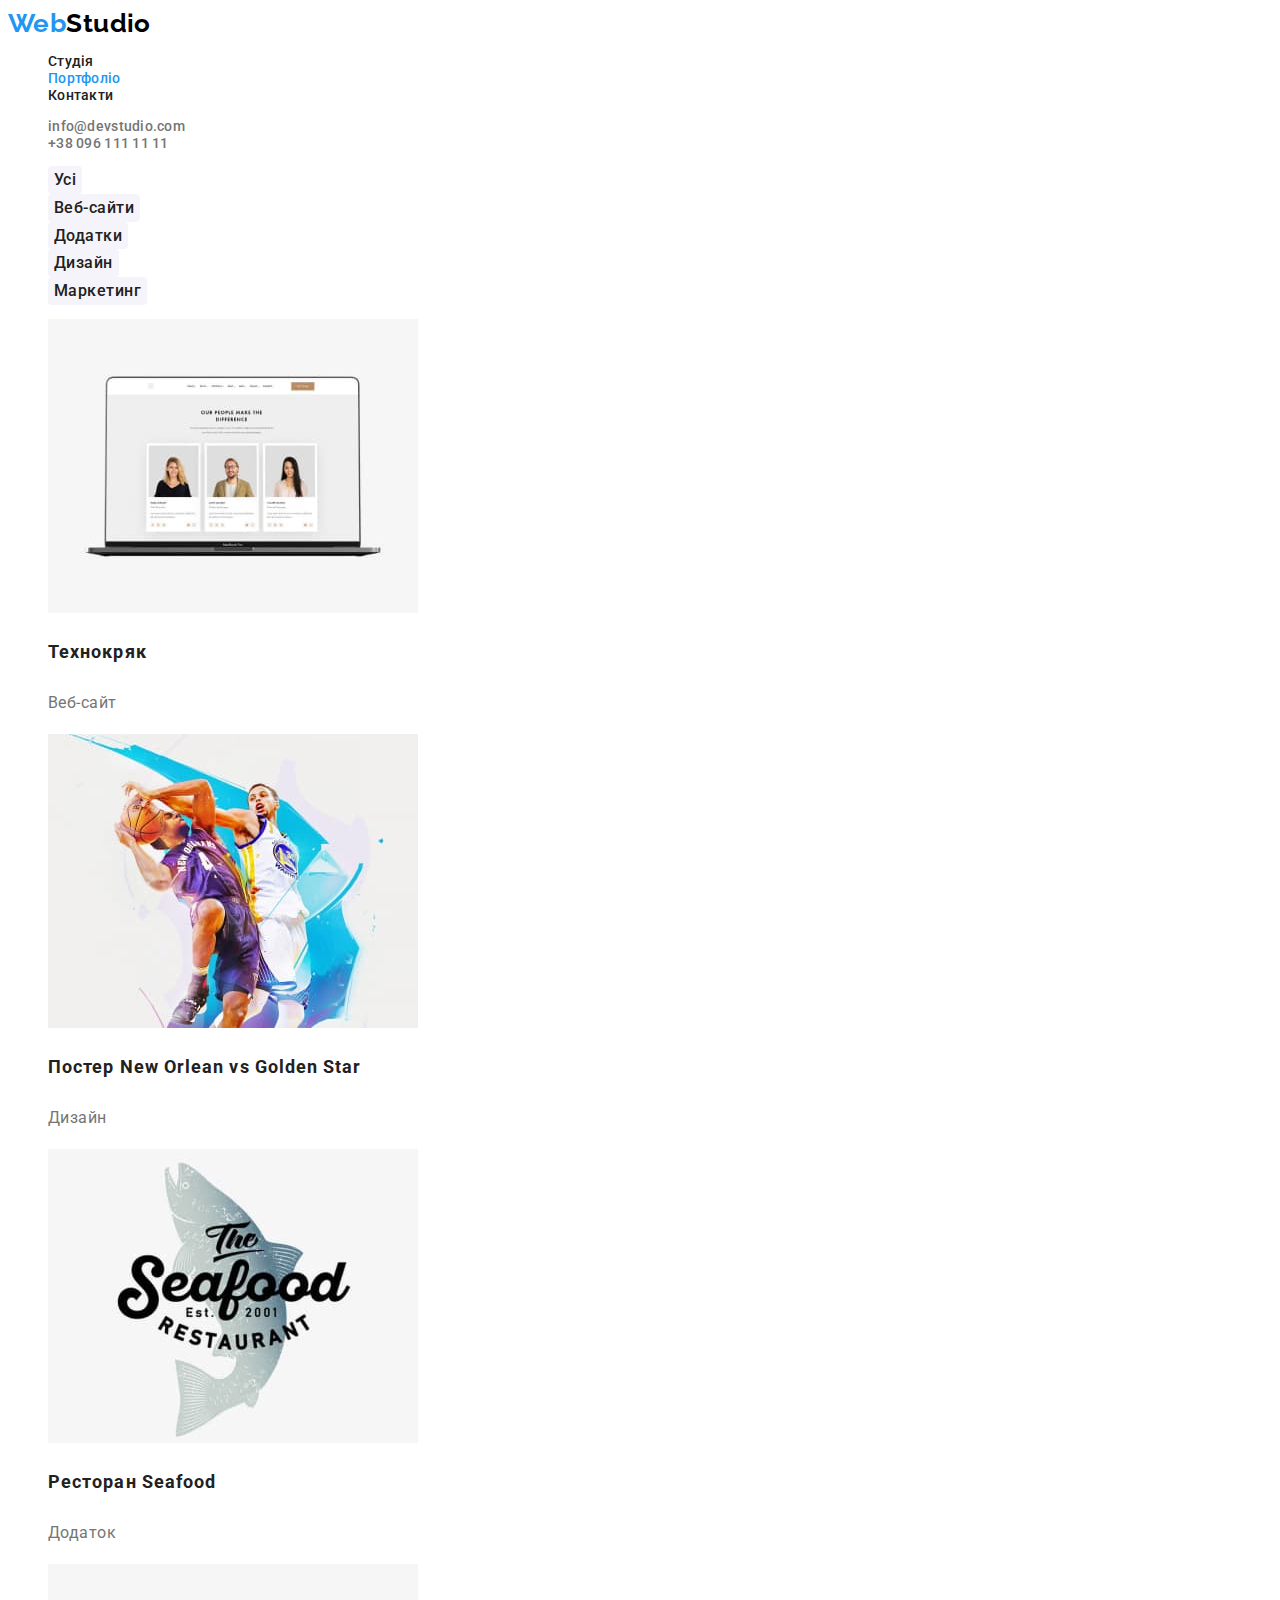
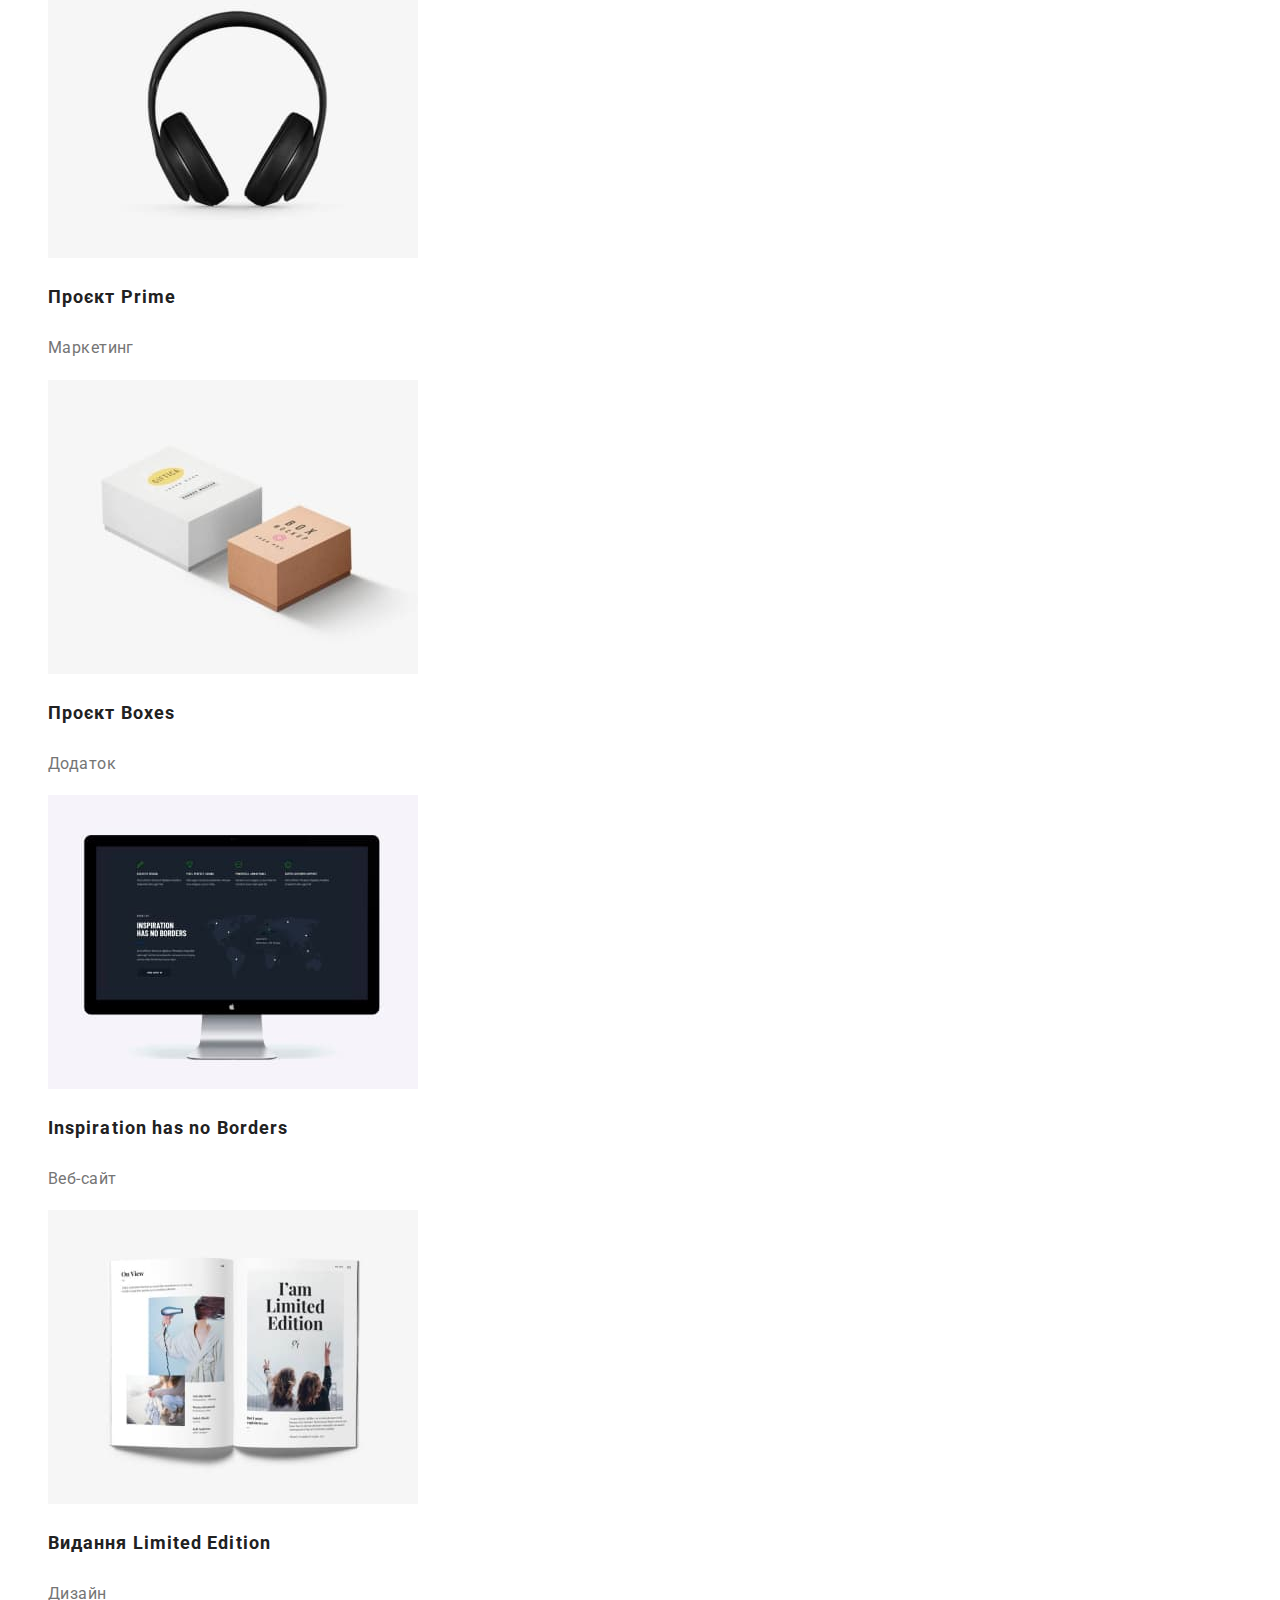
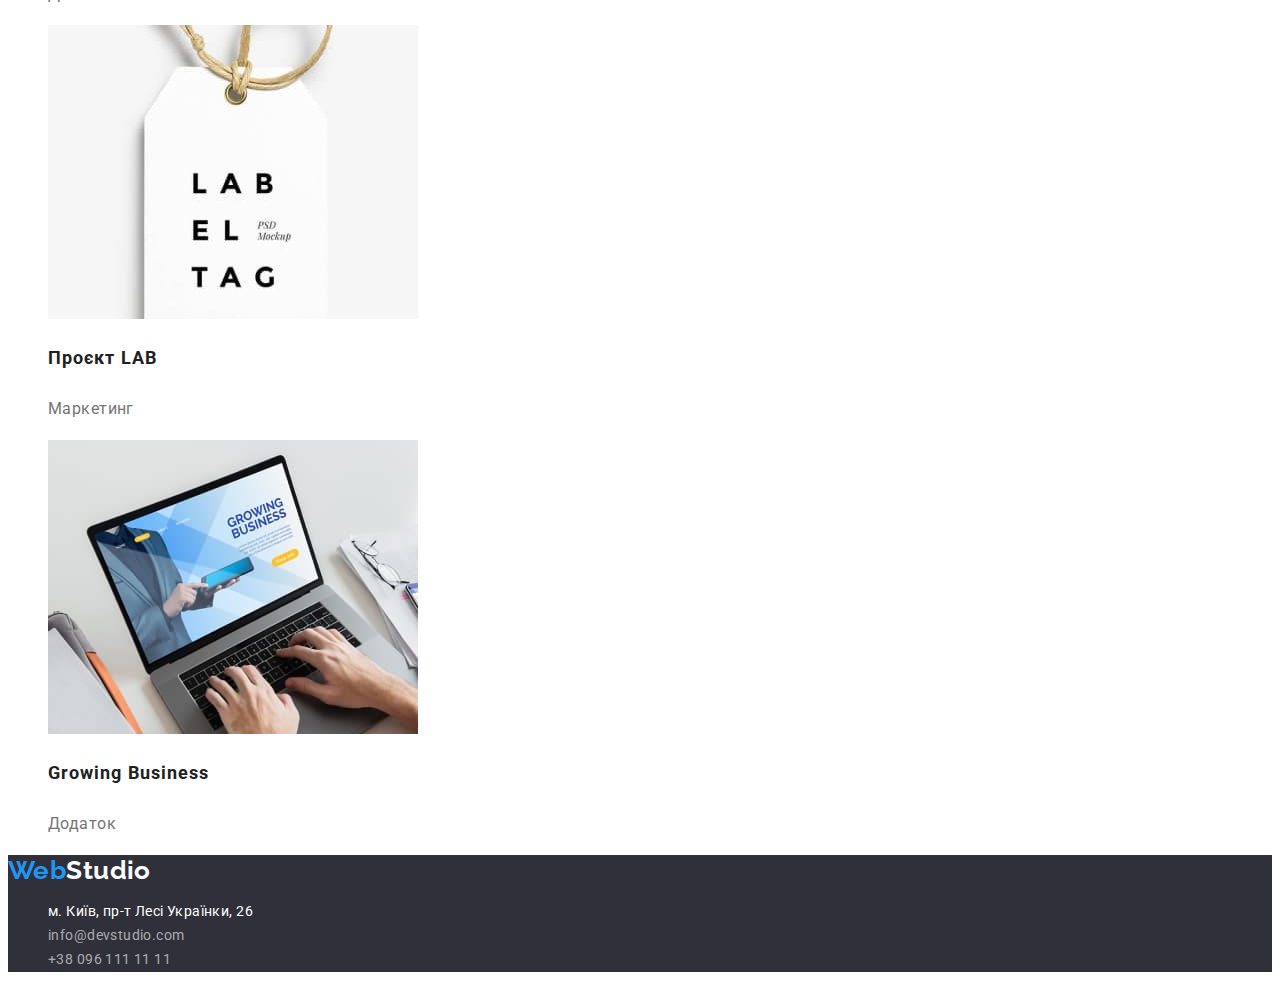
==== portfolio.html @ de9a134d "Initial commit" ====
<!DOCTYPE html>
<html lang="uk">
  <head>
    <meta charset="UTF-8" />
    <meta http-equiv="X-UA-Compatible" content="IE=edge" />
    <meta name="viewport" content="width=device-width, initial-scale=1.0" />
    <title>Portfolio</title>
    <link rel="stylesheet" href="./css/style.css" />
    <link rel="preconnect" href="https://fonts.googleapis.com" />
    <link rel="preconnect" href="https://fonts.gstatic.com" crossorigin />
    <link
      href="https://fonts.googleapis.com/css2?family=Raleway:wght@700&family=Roboto:wght@400;500;700;900&display=swap"
      rel="stylesheet"
    />
  </head>
  <body>
    <header class="header">
      <nav>
        <a class="logo-blue link logo" href="./index.html"
          >Web<span class="logo-black logo">Studio</span>
        </a>
        <ul class="header-list list">
          <li class="header-item">
            <a href="./index.html" class="header-link link">Студія</a>
          </li>
          <li class="header-item">
            <a href="./portfolio.html" class="header-link link current"
              >Портфоліо</a
            >
          </li>
          <li class="header-item">
            <a href="" class="header-link link">Контакти</a>
          </li>
        </ul>
      </nav>
      <ul class="contacts list">
        <li class="contacts-item">
          <a href="mailto:info@devstudio.com" class="contacts-link link"
            >info@devstudio.com</a
          >
        </li>
        <li class="contacts-item">
          <a href="tel:+380961111111" class="contacts-link link"
            >+38 096 111 11 11</a
          >
        </li>
      </ul>
    </header>
    <main>
      <section>
        <h1 class="visually-hidden">Портфоліо</h1>
        <ul class="button-list">
          <li class="button-item list">
            <button class="btn-all btn" type="button">Усі</button>
          </li>
          <li class="button-item list">
            <button class="btn-web btn" type="button">Веб-сайти</button>
          </li>
          <li class="button-item list">
            <button class="btn-add btn" type="button">Додатки</button>
          </li>
          <li class="button-item list">
            <button class="btn-design btn" type="button">Дизайн</button>
          </li>
          <li class="button-item list">
            <button class="btn-marc btn" type="button">Маркетинг</button>
          </li>
        </ul>

        <ul class="galery-list list">
          <li class="galery-item">
            <img
              src="./img/portf-1.jpeg"
              alt="Монітор ноутбука"
              width="370"
              height="294"
            />
            <h3 class="galery-title">Технокряк</h3>
            <p class="galery-text">Веб-сайт</p>
          </li>

          <li class="galery-item">
            <img
              src="./img/portf-2.jpeg"
              alt="два баскетболісти"
              width="370"
              height="294"
            />
            <h3 class="galery-title">
              Постер <span lang="en">New Orlean vs Golden Star</span>
            </h3>
            <p class="galery-text">Дизайн</p>
          </li>

          <li class="galery-item">
            <img
              src="./img/portf-3.jpeg"
              alt="Логотип ресторану"
              width="370"
              height="294"
            />
            <h3 class="galery-title">
              Ресторан <span lang="en">Seafood</span>
            </h3>
            <p class="galery-text">Додаток</p>
          </li>

          <li class="galery-item">
            <img
              src="./img/portf-4.jpeg"
              alt="Навушники"
              width="370"
              height="294"
            />
            <h3 class="galery-title">Проєкт <span lang="en">Prime</span></h3>
            <p class="galery-text">Маркетинг</p>
          </li>

          <li class="galery-item">
            <img
              src="./img/portf-5.jpeg"
              alt="Дві коробки"
              width="370"
              height="294"
            />
            <h3 class="galery-title">Проєкт <span lang="en">Boxes</span></h3>
            <p class="galery-text">Додаток</p>
          </li>

          <li class="galery-item">
            <img
              src="./img/portf-6.jpeg"
              alt="Монітор компьютера"
              width="370"
              height="294"
            />
            <h3 class="galery-title" lang="en">Inspiration has no Borders</h3>
            <p class="galery-text">Веб-сайт</p>
          </li>

          <li class="galery-item">
            <img
              src="./img/portf-7.jpeg"
              alt="Розкритий журнал"
              width="370"
              height="294"
            />
            <h3 class="galery-title">
              Видання <span lang="en">Limited Edition</span>
            </h3>
            <p class="galery-text">Дизайн</p>
          </li>

          <li class="galery-item">
            <img
              src="./img/portf-8.jpeg"
              alt="Ярлик"
              width="370"
              height="294"
            />
            <h3 class="galery-title">Проєкт <span lang="en">LAB</span></h3>
            <p class="galery-text">Маркетинг</p>
          </li>

          <li class="galery-item">
            <img
              src="./img/portf-9.jpeg"
              alt="Ноутбук"
              width="370"
              height="294"
            />
            <h3 class="galery-title" lang="en">Growing Business</h3>
            <p class="galery-text">Додаток</p>
          </li>
        </ul>
      </section>
    </main>

    <footer class="footer">
      <a class="logo-blue link logo" href="./index.html"
        >Web<span class="logo-white logo">Studio</span>
      </a>
      <address>
        <ul class="footer-list list">
          <li class="footer-item">
            <a
              class="footer-adress link"
              href="https://goo.gl/maps/qnxu2ppHanYmHoTc9"
              target="_blank"
              rel="noopener noreferrer nofollow"
              >м. Київ, пр-т Лесі Українки, 26</a
            >
          </li>
          <li class="footer-item">
            <a class="footer-link link" href="mailto:info@devstudio.com"
              >info@devstudio.com</a
            >
          </li>
          <li class="footer-item">
            <a class="footer-link link" href="tel:+380961111111"
              >+38 096 111 11 11</a
            >
          </li>
        </ul>
      </address>
    </footer>
  </body>
</html>
---- css/style.css ----
:root {
        --accent-color: #2196F3;
        --border-color: #F5F4FA;
        --button-color: #2196F3;
        --command-backgroud: #F5F4FA;--contacts-link: #757575;--footer-adresscolor: #FFFFFF;--footer-background: #2F303A;
        --header-link: #212121;
        --hero-backgroud: #2F303A;
        --logo-black: #000000;
        --logo-blue: #2196F3;
        --logo-white: #FFFFFF;
        --main-color: #FFFFFF;--second-title-color: #212121;
        --thrid-title-color: #212121;
        --text-color: #757575;
        --typical-lh: 1.19;
        --second-font: 'Raleway', 'sans-serif';
            }
        
.list {
    list-style: none;
}

.link {
    text-decoration: none;
}

.header-list .header-link.current {
color: var(--accent-color);
}
body {
    font-family: 'Roboto', 'sans-serif';
    background-color: var(--main-color);
    letter-spacing: 0.03em;font-size: 14px;
    color: var(--thrid-title-color);
}

/*------header---------*/
.logo {font-family: var(--second-font);
    font-style: normal;
    font-weight: 700;
    font-size: 26px;
    line-height: var(--typical-lh);
    }

.logo-blue {
    color: var(--logo-blue);}

.logo-black {
    color: var(--logo-black);}

.logo-white {
    color: var(--logo-white);}

.header-link {
    font-weight: 500;
    line-height: 1.14;
    letter-spacing: 0.02em;
    color: var(--header-link);}

.contacts-link {
    font-weight: 500;
    line-height: 1.14;
    letter-spacing: 0.02em;
    color: var(--contacts-link);}

.contacts-link:hover,
.header-link:hover,
.footer-link:hover,
.header-link:focus {
    color: var(--accent-color);}


/* --------HERO---------- */
.hero {background-color: var(--hero-backgroud);}
.hero-title {
    font-weight: 900;
    font-size: 44px;
    line-height: 1.36;
    text-align: center;
    letter-spacing: 0.06em;
    text-transform: uppercase;
    color: var(--main-color);}

.hero-button {
    cursor: pointer;
    background-color: var(--button-color);
    font-family: inherit;
    font-style: normal;
    font-weight: 700;
    font-size: 16px;
    line-height: 1.87;
    display: flex;
    align-items: center;
    text-align: center;
    letter-spacing: 0.06em;
    color: var(--main-color);}

/* ----------advanteges--------- */

.visually-hidden {
    position: absolute;
    width: 1px;
    height: 1px;
    margin: -1px;
    border: 0;
    padding: 0;
    white-space: nowrap;
    clip-path: inset(100%);
    clip: rect(0 0 0 0);
    overflow: hidden;
}
.advanteges-title {
    font-size: 14px;
    line-height: 1.14;
    text-transform: uppercase;
    }

.advanteges-text {
    line-height: 1.71;
    color: var(--text-color);}

/* -------------work-------------- */


/* -------------command------------ */
.command {
    background-color: var(--command-backgroud);
}
.section-title {
    font-size: 36px;
    line-height: 1.17;
    text-align: center;
    color: var(--second-title-color);
}

.command-name {
    font-weight: 500;
    font-size: 16px;
    line-height: var(--typical-lh);
    text-align: center;
}

.command-position {
    font-size: 16px;
    line-height: 1.19;
    text-align: center;
    color: var(--text-color);}

/* -----------footer--------------- */
.footer {background: var(--footer-background);}
.footer-list {
    font-style: normal;
    line-height: 1.71;
}

.footer-adress {
    color: var(--footer-adresscolor);}

.footer-link {
    color: rgba(255, 255, 255, 0.6);}

    /* ----------Portfolio--------- */
.btn {
    cursor: pointer;
    font-family: inherit;
    font-style: normal;
    font-weight: 500;
    font-size: 16px;
    line-height: 1.62;
    text-align: center;
    letter-spacing: 0.03em;
    color: #212121;
    background-color: var(--border-color);
    border-radius: 4px;
    border: var(--border-color);
        
}

.btn:hover {
    border: var(--accent-color);
    background-color: var(--accent-color);
    color: var(--main-color);
}

.galery-title {
    font-size: 18px;
    line-height: 2;
    letter-spacing: 0.06em;
    color: var(--thrid-title-color);
}

.galery-text {
    font-size: 16px;
    line-height: 1.88;
    color: var(--text-color);
}
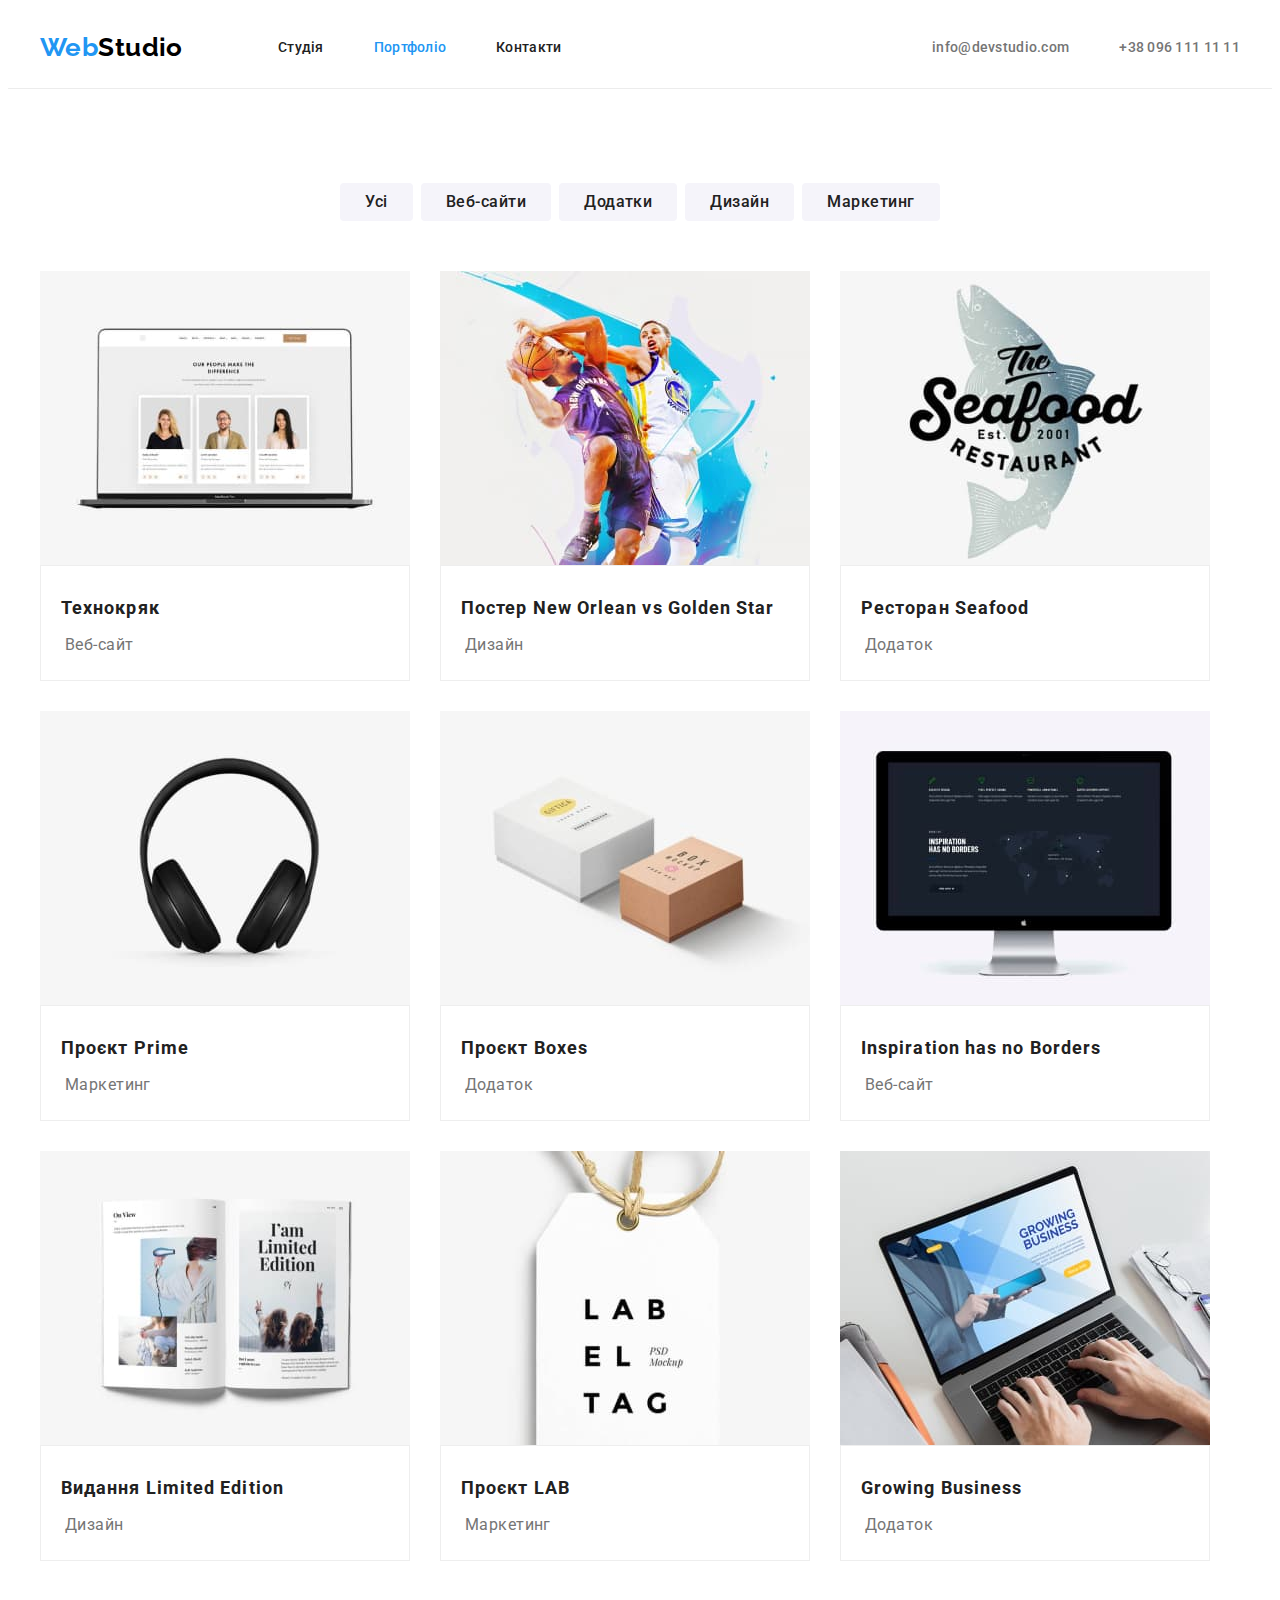
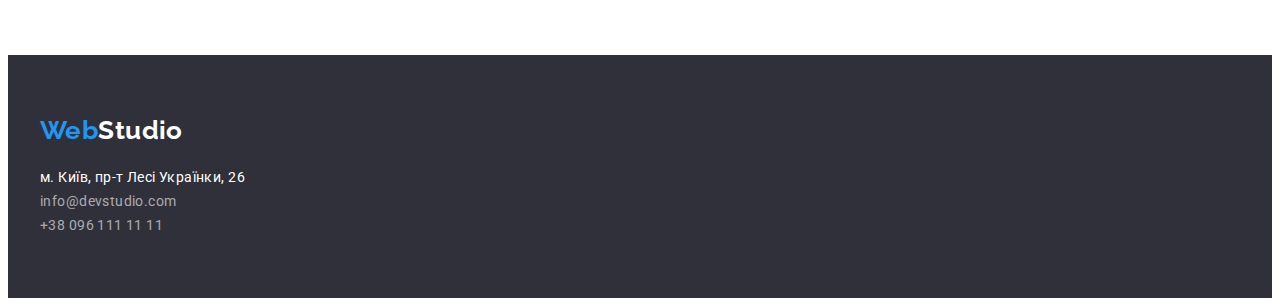
==== commit 7a1f2a9c: "стилізовані сеуції, хедер та футер" ====
--- a/portfolio.html
+++ b/portfolio.html
@@ -5,204 +5,236 @@
     <meta http-equiv="X-UA-Compatible" content="IE=edge" />
     <meta name="viewport" content="width=device-width, initial-scale=1.0" />
     <title>Portfolio</title>
-    <link rel="stylesheet" href="./css/style.css" />
     <link rel="preconnect" href="https://fonts.googleapis.com" />
     <link rel="preconnect" href="https://fonts.gstatic.com" crossorigin />
     <link
       href="https://fonts.googleapis.com/css2?family=Raleway:wght@700&family=Roboto:wght@400;500;700;900&display=swap"
       rel="stylesheet"
     />
+    <link
+      rel="stylesheet"
+      href="https://cdnjs.cloudflare.com/ajax/libs/modern-normalize/1.1.0/modern-normalize.min.css"
+      integrity="sha512-wpPYUAdjBVSE4KJnH1VR1HeZfpl1ub8YT/NKx4PuQ5NmX2tKuGu6U/JRp5y+Y8XG2tV+wKQpNHVUX03MfMFn9Q=="
+      crossorigin="anonymous"
+      referrerpolicy="no-referrer"
+    />
+    <link rel="stylesheet" href="./css/style.css" />
   </head>
   <body>
-    <header class="header">
-      <nav>
-        <a class="logo-blue link logo" href="./index.html"
-          >Web<span class="logo-black logo">Studio</span>
-        </a>
-        <ul class="header-list list">
-          <li class="header-item">
-            <a href="./index.html" class="header-link link">Студія</a>
-          </li>
-          <li class="header-item">
-            <a href="./portfolio.html" class="header-link link current"
-              >Портфоліо</a
-            >
-          </li>
-          <li class="header-item">
-            <a href="" class="header-link link">Контакти</a>
-          </li>
-        </ul>
-      </nav>
-      <ul class="contacts list">
-        <li class="contacts-item">
-          <a href="mailto:info@devstudio.com" class="contacts-link link"
-            >info@devstudio.com</a
-          >
-        </li>
-        <li class="contacts-item">
-          <a href="tel:+380961111111" class="contacts-link link"
-            >+38 096 111 11 11</a
-          >
-        </li>
-      </ul>
-    </header>
-    <main>
-      <section>
-        <h1 class="visually-hidden">Портфоліо</h1>
-        <ul class="button-list">
-          <li class="button-item list">
-            <button class="btn-all btn" type="button">Усі</button>
-          </li>
-          <li class="button-item list">
-            <button class="btn-web btn" type="button">Веб-сайти</button>
-          </li>
-          <li class="button-item list">
-            <button class="btn-add btn" type="button">Додатки</button>
-          </li>
-          <li class="button-item list">
-            <button class="btn-design btn" type="button">Дизайн</button>
-          </li>
-          <li class="button-item list">
-            <button class="btn-marc btn" type="button">Маркетинг</button>
-          </li>
-        </ul>
-
-        <ul class="galery-list list">
-          <li class="galery-item">
-            <img
-              src="./img/portf-1.jpeg"
-              alt="Монітор ноутбука"
-              width="370"
-              height="294"
-            />
-            <h3 class="galery-title">Технокряк</h3>
-            <p class="galery-text">Веб-сайт</p>
-          </li>
-
-          <li class="galery-item">
-            <img
-              src="./img/portf-2.jpeg"
-              alt="два баскетболісти"
-              width="370"
-              height="294"
-            />
-            <h3 class="galery-title">
-              Постер <span lang="en">New Orlean vs Golden Star</span>
-            </h3>
-            <p class="galery-text">Дизайн</p>
-          </li>
-
-          <li class="galery-item">
-            <img
-              src="./img/portf-3.jpeg"
-              alt="Логотип ресторану"
-              width="370"
-              height="294"
-            />
-            <h3 class="galery-title">
-              Ресторан <span lang="en">Seafood</span>
-            </h3>
-            <p class="galery-text">Додаток</p>
-          </li>
-
-          <li class="galery-item">
-            <img
-              src="./img/portf-4.jpeg"
-              alt="Навушники"
-              width="370"
-              height="294"
-            />
-            <h3 class="galery-title">Проєкт <span lang="en">Prime</span></h3>
-            <p class="galery-text">Маркетинг</p>
-          </li>
-
-          <li class="galery-item">
-            <img
-              src="./img/portf-5.jpeg"
-              alt="Дві коробки"
-              width="370"
-              height="294"
-            />
-            <h3 class="galery-title">Проєкт <span lang="en">Boxes</span></h3>
-            <p class="galery-text">Додаток</p>
-          </li>
-
-          <li class="galery-item">
-            <img
-              src="./img/portf-6.jpeg"
-              alt="Монітор компьютера"
-              width="370"
-              height="294"
-            />
-            <h3 class="galery-title" lang="en">Inspiration has no Borders</h3>
-            <p class="galery-text">Веб-сайт</p>
-          </li>
-
-          <li class="galery-item">
-            <img
-              src="./img/portf-7.jpeg"
-              alt="Розкритий журнал"
-              width="370"
-              height="294"
-            />
-            <h3 class="galery-title">
-              Видання <span lang="en">Limited Edition</span>
-            </h3>
-            <p class="galery-text">Дизайн</p>
-          </li>
-
-          <li class="galery-item">
-            <img
-              src="./img/portf-8.jpeg"
-              alt="Ярлик"
-              width="370"
-              height="294"
-            />
-            <h3 class="galery-title">Проєкт <span lang="en">LAB</span></h3>
-            <p class="galery-text">Маркетинг</p>
-          </li>
-
-          <li class="galery-item">
-            <img
-              src="./img/portf-9.jpeg"
-              alt="Ноутбук"
-              width="370"
-              height="294"
-            />
-            <h3 class="galery-title" lang="en">Growing Business</h3>
-            <p class="galery-text">Додаток</p>
-          </li>
-        </ul>
-      </section>
-    </main>
-
-    <footer class="footer">
-      <a class="logo-blue link logo" href="./index.html"
-        >Web<span class="logo-white logo">Studio</span>
-      </a>
-      <address>
-        <ul class="footer-list list">
-          <li class="footer-item">
-            <a
-              class="footer-adress link"
-              href="https://goo.gl/maps/qnxu2ppHanYmHoTc9"
-              target="_blank"
-              rel="noopener noreferrer nofollow"
-              >м. Київ, пр-т Лесі Українки, 26</a
-            >
-          </li>
-          <li class="footer-item">
-            <a class="footer-link link" href="mailto:info@devstudio.com"
+    <header class="header header-portfolio">
+      <div class="container header-container">
+        <nav class="header-navigation">
+          <div class="logotipe">
+            <a class="logo-blue link logo" href="./index.html"
+              >Web<span class="logo-black logo">Studio</span>
+            </a>
+          </div>
+          <ul class="header-list list">
+            <li class="header-item">
+              <a href="./index.html" class="header-link link">Студія</a>
+            </li>
+            <li class="header-item">
+              <a href="./portfolio.html" class="header-link link current"
+                >Портфоліо</a
+              >
+            </li>
+            <li class="header-item">
+              <a href="" class="header-link link">Контакти</a>
+            </li>
+          </ul>
+        </nav>
+        <ul class="contacts list">
+          <li class="contacts-item">
+            <a href="mailto:info@devstudio.com" class="contacts-link link"
               >info@devstudio.com</a
             >
           </li>
-          <li class="footer-item">
-            <a class="footer-link link" href="tel:+380961111111"
+          <li class="contacts-item">
+            <a href="tel:+380961111111" class="contacts-link link"
               >+38 096 111 11 11</a
             >
           </li>
         </ul>
-      </address>
+      </div>
+    </header>
+    <main>
+      <section class="section-portfolio">
+        <div class="container">
+          <h1 class="visually-hidden">Портфоліо</h1>
+          <ul class="button-list">
+            <li class="button-item list">
+              <button class="button-title btn" type="button">Усі</button>
+            </li>
+            <li class="button-item list">
+              <button class="button-title btn" type="button">Веб-сайти</button>
+            </li>
+            <li class="button-item list">
+              <button class="button-title btn" type="button">Додатки</button>
+            </li>
+            <li class="button-item list">
+              <button class="button-title btn" type="button">Дизайн</button>
+            </li>
+            <li class="button-item list">
+              <button class="button-title btn" type="button">Маркетинг</button>
+            </li>
+          </ul>
+          <ul class="galery-list list">
+            <li class="galery-item">
+              <img
+                src="./img/portf-1.jpeg"
+                alt="Монітор ноутбука"
+                width="370"
+                height="294"
+              />
+              <div class="galery-card">
+                <h3 class="galery-title">Технокряк</h3>
+                <p class="galery-text">Веб-сайт</p>
+              </div>
+            </li>
+
+            <li class="galery-item">
+              <img
+                src="./img/portf-2.jpeg"
+                alt="два баскетболісти"
+                width="370"
+                height="294"
+              />
+              <div class="galery-card">
+                <h3 class="galery-title">
+                  Постер <span lang="en">New Orlean vs Golden Star</span>
+                </h3>
+                <p class="galery-text">Дизайн</p>
+              </div>
+            </li>
+            <li class="galery-item">
+              <img
+                src="./img/portf-3.jpeg"
+                alt="Логотип ресторану"
+                width="370"
+                height="294"
+              />
+              <div class="galery-card">
+                <h3 class="galery-title">
+                  Ресторан <span lang="en">Seafood</span>
+                </h3>
+                <p class="galery-text">Додаток</p>
+              </div>
+            </li>
+            <li class="galery-item">
+              <img
+                src="./img/portf-4.jpeg"
+                alt="Навушники"
+                width="370"
+                height="294"
+              />
+              <div class="galery-card">
+                <h3 class="galery-title">
+                  Проєкт <span lang="en">Prime</span>
+                </h3>
+                <p class="galery-text">Маркетинг</p>
+              </div>
+            </li>
+            <li class="galery-item">
+              <img
+                src="./img/portf-5.jpeg"
+                alt="Дві коробки"
+                width="370"
+                height="294"
+              />
+              <div class="galery-card">
+                <h3 class="galery-title">
+                  Проєкт <span lang="en">Boxes</span>
+                </h3>
+                <p class="galery-text">Додаток</p>
+              </div>
+            </li>
+            <li class="galery-item">
+              <img
+                src="./img/portf-6.jpeg"
+                alt="Монітор компьютера"
+                width="370"
+                height="294"
+              />
+              <div class="galery-card">
+                <h3 class="galery-title" lang="en">
+                  Inspiration has no Borders
+                </h3>
+                <p class="galery-text">Веб-сайт</p>
+              </div>
+            </li>
+            <li class="galery-item">
+              <img
+                src="./img/portf-7.jpeg"
+                alt="Розкритий журнал"
+                width="370"
+                height="294"
+              />
+              <div class="galery-card">
+                <h3 class="galery-title">
+                  Видання <span lang="en">Limited Edition</span>
+                </h3>
+                <p class="galery-text">Дизайн</p>
+              </div>
+            </li>
+            <li class="galery-item">
+              <img
+                src="./img/portf-8.jpeg"
+                alt="Ярлик"
+                width="370"
+                height="294"
+              />
+              <div class="galery-card">
+                <h3 class="galery-title">Проєкт <span lang="en">LAB</span></h3>
+                <p class="galery-text">Маркетинг</p>
+              </div>
+            </li>
+            <li class="galery-item">
+              <img
+                src="./img/portf-9.jpeg"
+                alt="Ноутбук"
+                width="370"
+                height="294"
+              />
+              <div class="galery-card">
+                <h3 class="galery-title" lang="en">Growing Business</h3>
+                <p class="galery-text">Додаток</p>
+              </div>
+            </li>
+          </ul>
+        </div>
+      </section>
+    </main>
+    <footer class="footer">
+      <div class="container footer-container">
+        <div class="footer-logotipe">
+          <a class="logo-blue link logo" href="./index.html"
+            >Web<span class="logo-white logo">Studio</span>
+          </a>
+        </div>
+        <address>
+          <ul class="footer-list list">
+            <li class="footer-item">
+              <a
+                class="footer-adress link"
+                href="https://goo.gl/maps/qnxu2ppHanYmHoTc9"
+                target="_blank"
+                rel="noopener noreferrer nofollow"
+                >м. Київ, пр-т Лесі Українки, 26</a
+              >
+            </li>
+            <li class="footer-item">
+              <a class="footer-link link" href="mailto:info@devstudio.com"
+                >info@devstudio.com</a
+              >
+            </li>
+            <li class="footer-item">
+              <a class="footer-link link" href="tel:+380961111111"
+                >+38 096 111 11 11</a
+              >
+            </li>
+          </ul>
+        </address>
+      </div>
     </footer>
   </body>
 </html>
--- a/css/style.css
+++ b/css/style.css
@@ -2,18 +2,47 @@
         --accent-color: #2196F3;
         --border-color: #F5F4FA;
         --button-color: #2196F3;
-        --command-backgroud: #F5F4FA;--contacts-link: #757575;--footer-adresscolor: #FFFFFF;--footer-background: #2F303A;
+        --command-backgroud: #F5F4FA;
+        --contacts-link: #757575;
+        --first-font-size: 16px;
+        --footer-adresscolor: #FFFFFF;--footer-background: #2F303A;
         --header-link: #212121;
         --hero-backgroud: #2F303A;
         --logo-black: #000000;
         --logo-blue: #2196F3;
         --logo-white: #FFFFFF;
         --main-color: #FFFFFF;--second-title-color: #212121;
+        --second-font: 'Raleway', 'sans-serif';
+        --second-font-size: 14px;
         --thrid-title-color: #212121;
         --text-color: #757575;
         --typical-lh: 1.19;
-        --second-font: 'Raleway', 'sans-serif';
+        
             }
+
+p,
+h1,
+h2,
+h3,
+h4,
+h5,
+h6 {
+    margin: 0px;
+}
+
+ul,
+ol {
+    margin: 0px;
+    padding-left: 0px;
+}
+
+button {cursor: pointer;
+margin: 0px;}
+address {font-style: normal;}
+
+img {
+    display: block;
+}
         
 .list {
     list-style: none;
@@ -33,7 +62,20 @@
     color: var(--thrid-title-color);
 }
 
+.container {
+    width: 1200px;
+    padding-left: 15px;
+    padding-right: 15px;
+    margin: 0px auto;
+}
+
 /*------header---------*/
+.logotipe {
+    width: 145px;
+    margin-top: 24px;
+    margin-bottom: 25px;
+    margin-right: 93px;
+}
 .logo {font-family: var(--second-font);
     font-style: normal;
     font-weight: 700;
@@ -50,23 +92,46 @@
 .logo-white {
     color: var(--logo-white);}
 
+.header-container {
+    display: flex;
+    align-items: center;
+}
+
+.header-navigation {
+    display: flex;
+    align-items: center;
+}
+
 .header-link {
     font-weight: 500;
     line-height: 1.14;
     letter-spacing: 0.02em;
     color: var(--header-link);}
 
+.header-list {
+    width: 281;
+    display: flex;
+    gap: 50px;
+}
 .contacts-link {
     font-weight: 500;
     line-height: 1.14;
     letter-spacing: 0.02em;
     color: var(--contacts-link);}
 
+.contacts {
+    display: flex;
+    gap: 50px;
+    margin-left: auto;
+}
+
 .contacts-link:hover,
 .header-link:hover,
 .footer-link:hover,
 .header-link:focus {
     color: var(--accent-color);}
+
+
 
 
 /* --------HERO---------- */
@@ -78,21 +143,41 @@
     text-align: center;
     letter-spacing: 0.06em;
     text-transform: uppercase;
-    color: var(--main-color);}
+    color: var(--main-color);
+    box-sizing: border-box;
+    margin-bottom: 30px;
+
+}
+    
 
 .hero-button {
-    cursor: pointer;
+    /* cursor: pointer; */
     background-color: var(--button-color);
     font-family: inherit;
     font-style: normal;
     font-weight: 700;
-    font-size: 16px;
+    font-size: var(--first-font-size);
     line-height: 1.87;
     display: flex;
     align-items: center;
     text-align: center;
     letter-spacing: 0.06em;
-    color: var(--main-color);}
+    color: var(--main-color);
+    border-radius: 4px;
+    
+}
+
+.hero-container {
+    display: flex;
+}
+
+.hero-content {
+   
+    padding: 200px 237px;
+    display: flex;
+    flex-direction: column;
+    align-items: center;
+}
 
 /* ----------advanteges--------- */
 
@@ -108,39 +193,104 @@
     clip: rect(0 0 0 0);
     overflow: hidden;
 }
+
+.advanteges {
+    padding: 94px 0;
+}
+.advanteges-list {
+    display: flex;
+    gap: 30px;
+}
 .advanteges-title {
-    font-size: 14px;
+    font-size: var(--second-font-size);
     line-height: 1.14;
     text-transform: uppercase;
-    }
+}
+
+.advanteges-item {
+    width: 270px;
+}
 
 .advanteges-text {
     line-height: 1.71;
     color: var(--text-color);}
 
 /* -------------work-------------- */
-
-
-/* -------------command------------ */
+.work-list,
+.galery-list,
+.button-list {
+    display: flex;
+}
+
+.work-title {
+    font-size: 36px;
+    line-height: 1.17;
+    text-align: center;
+    color: var(--second-title-color);
+    padding-bottom: 50px;
+}
+
+.work {
+    padding-bottom: 94px;
+}
+
+.work-list {
+    gap: 30px;
+}
+
+.work-item {
+    width: calc((100% - 60px) / 3);
+}
+
+
+
+/* -------------command----------- */
 .command {
     background-color: var(--command-backgroud);
-}
-.section-title {
+    padding: 94px 0;
+}
+
+.command-title {
     font-size: 36px;
     line-height: 1.17;
     text-align: center;
     color: var(--second-title-color);
-}
-
+    padding-bottom: 50px;
+}
+
+.command-list {
+    display: flex;
+    gap: 30px;
+    
+}
+
+.command-item {
+    display: flex;
+    flex-direction: column;
+    width: 270px;
+    /* height: 368px; */
+    background: #FFFFFF;
+    box-shadow: 0px 1px 3px rgba(0, 0, 0, 0.12), 0px 1px 1px rgba(0, 0, 0, 0.14), 0px 2px 1px rgba(0, 0, 0, 0.2);
+    border-radius: 0px 0px 4px 4px;
+    width: calc((100% - 90px) / 4);
+}
+
+.command-card {
+    display: flex;
+    flex-direction: column;
+    justify-items: center;
+    gap: 10px;
+    padding: 30px 0;
+}
 .command-name {
     font-weight: 500;
-    font-size: 16px;
+    font-size: var(--first-font-size);
     line-height: var(--typical-lh);
     text-align: center;
 }
 
 .command-position {
-    font-size: 16px;
+    font-size: var(--first-font-size);
     line-height: 1.19;
     text-align: center;
     color: var(--text-color);}
@@ -148,8 +298,22 @@
 /* -----------footer--------------- */
 .footer {background: var(--footer-background);}
 .footer-list {
-    font-style: normal;
+    /* font-style: normal; */
     line-height: 1.71;
+    width: 231px;
+    display: flex;
+    flex-wrap: wrap;
+    margin-bottom: 60px;
+
+}
+
+.footer-container {
+    display: flex;
+    flex-direction: column;
+}
+.footer-logotipe {
+    width: 145px;
+    margin: 60px 0 20px;
 }
 
 .footer-adress {
@@ -159,12 +323,21 @@
     color: rgba(255, 255, 255, 0.6);}
 
     /* ----------Portfolio--------- */
+
+.header-portfolio {
+    border-bottom: 1px solid rgba(236, 236, 236, 1);
+}
+
+.section-portfolio {
+    padding: 94px 0;
+}
+
 .btn {
-    cursor: pointer;
+    /* cursor: pointer; */
     font-family: inherit;
     font-style: normal;
     font-weight: 500;
-    font-size: 16px;
+    font-size: var(--first-font-size);
     line-height: 1.62;
     text-align: center;
     letter-spacing: 0.03em;
@@ -181,15 +354,48 @@
     color: var(--main-color);
 }
 
+.button-list {
+    justify-content: center;
+    gap: 8px;
+    padding-bottom: 50px;
+}
+
+.button-title {
+   padding: 6px 22px;
+}
+
+.button-title:first-child {
+    padding: 6px 25px ;
+}
+
+.galery-list {
+    display: flex;
+    flex-wrap: wrap;
+    gap: 30px;
+
+}
+
+.galery-card {
+   border: 1px solid rgba(238, 238, 238, 1);
+}
+
 .galery-title {
     font-size: 18px;
     line-height: 2;
     letter-spacing: 0.06em;
     color: var(--thrid-title-color);
+    padding: 24px 20px 4px;
+}
+
+.galery-item {
+    width: 370px;
+    width: calc((100% - 60) / 3);
 }
 
 .galery-text {
-    font-size: 16px;
+    font-size: var(--first-font-size);
     line-height: 1.88;
     color: var(--text-color);
-}+    padding: 0 24px 20px;
+}
+
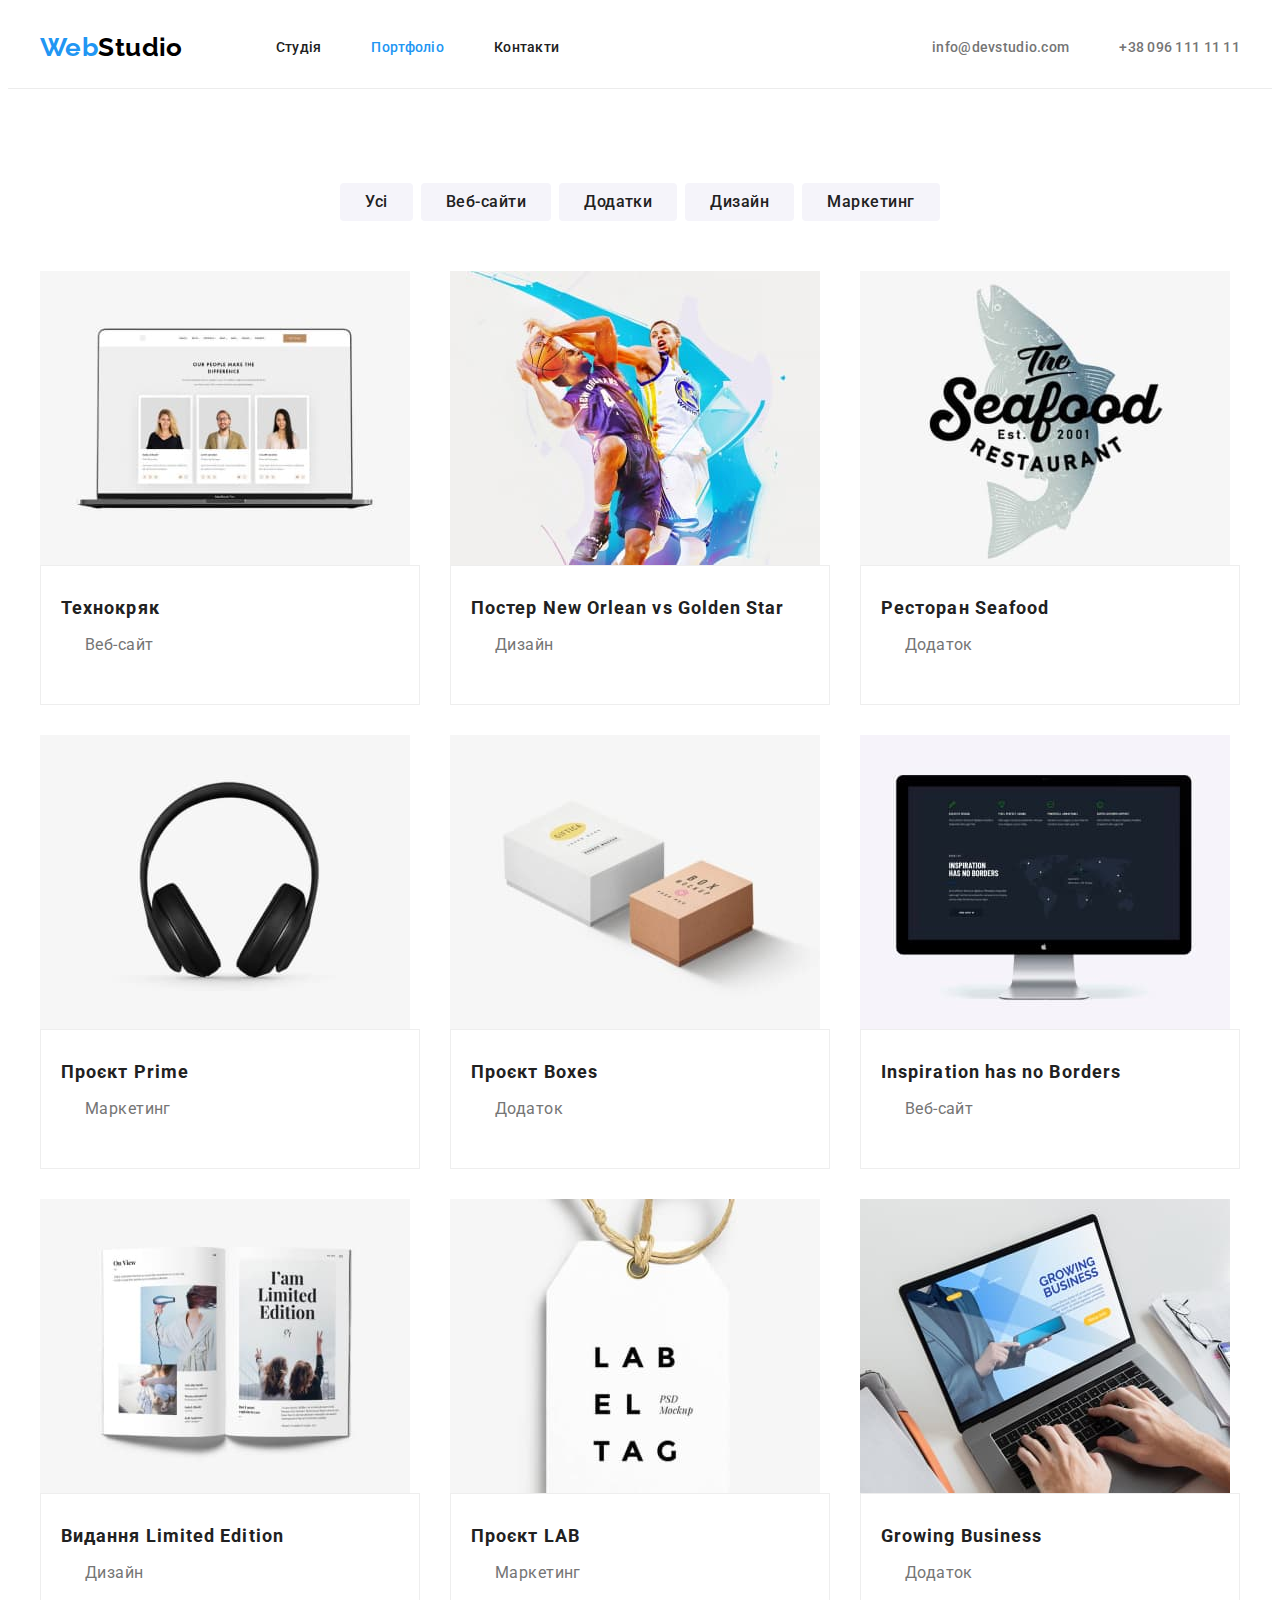
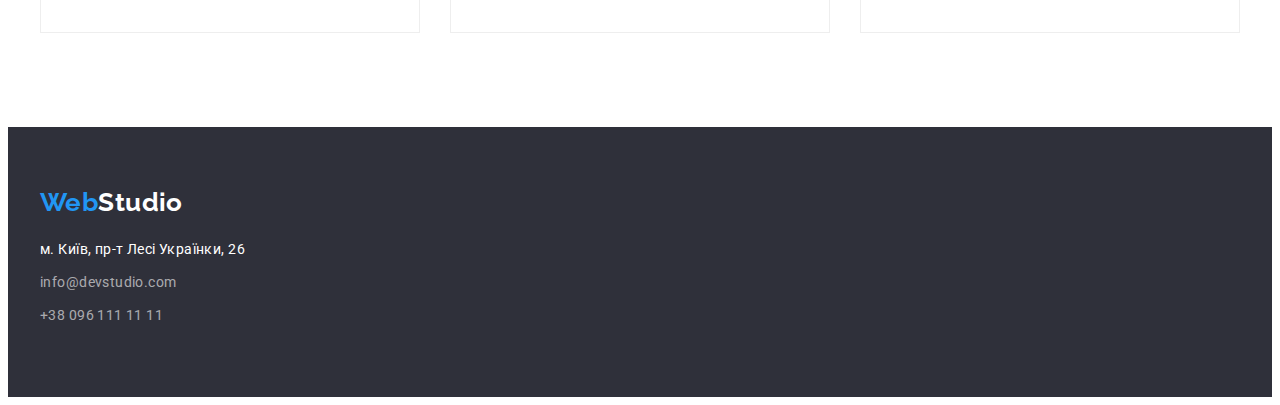
==== commit eaf77594: "виправлені помилки стилів" ====
--- a/portfolio.html
+++ b/portfolio.html
@@ -205,13 +205,11 @@
       </section>
     </main>
     <footer class="footer">
-      <div class="container footer-container">
-        <div class="footer-logotipe">
-          <a class="logo-blue link logo" href="./index.html"
-            >Web<span class="logo-white logo">Studio</span>
-          </a>
-        </div>
-        <address>
+      <div class="container">
+        <a class="logo-blue link logo" href="./index.html"
+          >Web<span class="logo-white logo">Studio</span>
+        </a>
+        <address class="adress">
           <ul class="footer-list list">
             <li class="footer-item">
               <a
--- a/css/style.css
+++ b/css/style.css
@@ -27,17 +27,17 @@
 h4,
 h5,
 h6 {
-    margin: 0px;
+    margin: 0;
 }
 
 ul,
 ol {
-    margin: 0px;
-    padding-left: 0px;
+    margin: 0;
+    padding-left: 0;
 }
 
 button {cursor: pointer;
-margin: 0px;}
+margin: 0;}
 address {font-style: normal;}
 
 img {
@@ -66,14 +66,11 @@
     width: 1200px;
     padding-left: 15px;
     padding-right: 15px;
-    margin: 0px auto;
+    margin: 0 auto;
 }
 
 /*------header---------*/
 .logotipe {
-    width: 145px;
-    margin-top: 24px;
-    margin-bottom: 25px;
     margin-right: 93px;
 }
 .logo {font-family: var(--second-font);
@@ -109,7 +106,7 @@
     color: var(--header-link);}
 
 .header-list {
-    width: 281;
+    width: 281px;
     display: flex;
     gap: 50px;
 }
@@ -135,7 +132,10 @@
 
 
 /* --------HERO---------- */
-.hero {background-color: var(--hero-backgroud);}
+.hero {background-color: var(--hero-backgroud);
+padding: 200px 0;
+text-align: center;}
+
 .hero-title {
     font-weight: 900;
     font-size: 44px;
@@ -145,38 +145,27 @@
     text-transform: uppercase;
     color: var(--main-color);
     box-sizing: border-box;
-    margin-bottom: 30px;
+    margin: 0 auto 30px;
+    width: 696px;
 
 }
     
 
 .hero-button {
-    /* cursor: pointer; */
     background-color: var(--button-color);
     font-family: inherit;
     font-style: normal;
     font-weight: 700;
     font-size: var(--first-font-size);
     line-height: 1.87;
-    display: flex;
     align-items: center;
     text-align: center;
     letter-spacing: 0.06em;
     color: var(--main-color);
     border-radius: 4px;
+    border: none;
+    padding: 10px 32px;
     
-}
-
-.hero-container {
-    display: flex;
-}
-
-.hero-content {
-   
-    padding: 200px 237px;
-    display: flex;
-    flex-direction: column;
-    align-items: center;
 }
 
 /* ----------advanteges--------- */
@@ -227,7 +216,7 @@
     line-height: 1.17;
     text-align: center;
     color: var(--second-title-color);
-    padding-bottom: 50px;
+    margin-bottom: 50px;
 }
 
 .work {
@@ -255,20 +244,16 @@
     line-height: 1.17;
     text-align: center;
     color: var(--second-title-color);
-    padding-bottom: 50px;
+    margin-bottom: 50px;
 }
 
 .command-list {
     display: flex;
     gap: 30px;
-    
 }
 
 .command-item {
-    display: flex;
-    flex-direction: column;
     width: 270px;
-    /* height: 368px; */
     background: #FFFFFF;
     box-shadow: 0px 1px 3px rgba(0, 0, 0, 0.12), 0px 1px 1px rgba(0, 0, 0, 0.14), 0px 2px 1px rgba(0, 0, 0, 0.2);
     border-radius: 0px 0px 4px 4px;
@@ -276,10 +261,6 @@
 }
 
 .command-card {
-    display: flex;
-    flex-direction: column;
-    justify-items: center;
-    gap: 10px;
     padding: 30px 0;
 }
 .command-name {
@@ -287,6 +268,7 @@
     font-size: var(--first-font-size);
     line-height: var(--typical-lh);
     text-align: center;
+    margin-bottom: 10px;
 }
 
 .command-position {
@@ -296,29 +278,24 @@
     color: var(--text-color);}
 
 /* -----------footer--------------- */
-.footer {background: var(--footer-background);}
+.footer {background: var(--footer-background);
+padding: 60px 0;
+}
 .footer-list {
-    /* font-style: normal; */
     line-height: 1.71;
-    width: 231px;
-    display: flex;
-    flex-wrap: wrap;
-    margin-bottom: 60px;
-
-}
-
-.footer-container {
-    display: flex;
-    flex-direction: column;
-}
-.footer-logotipe {
-    width: 145px;
-    margin: 60px 0 20px;
+}
+
+.adress {
+    margin-top: 20px;
 }
 
 .footer-adress {
     color: var(--footer-adresscolor);}
 
+.footer-item {
+    margin-bottom: 9px;
+}
+
 .footer-link {
     color: rgba(255, 255, 255, 0.6);}
 
@@ -326,6 +303,7 @@
 
 .header-portfolio {
     border-bottom: 1px solid rgba(236, 236, 236, 1);
+    padding: 24px 0 25px;
 }
 
 .section-portfolio {
@@ -333,7 +311,6 @@
 }
 
 .btn {
-    /* cursor: pointer; */
     font-family: inherit;
     font-style: normal;
     font-weight: 500;
@@ -377,6 +354,7 @@
 
 .galery-card {
    border: 1px solid rgba(238, 238, 238, 1);
+   padding: 24px 20px;
 }
 
 .galery-title {
@@ -384,12 +362,12 @@
     line-height: 2;
     letter-spacing: 0.06em;
     color: var(--thrid-title-color);
-    padding: 24px 20px 4px;
+    margin-bottom: 4px;
 }
 
 .galery-item {
-    width: 370px;
-    width: calc((100% - 60) / 3);
+    /* width: 370px; */
+    width: calc((100% - 60px) / 3);
 }
 
 .galery-text {
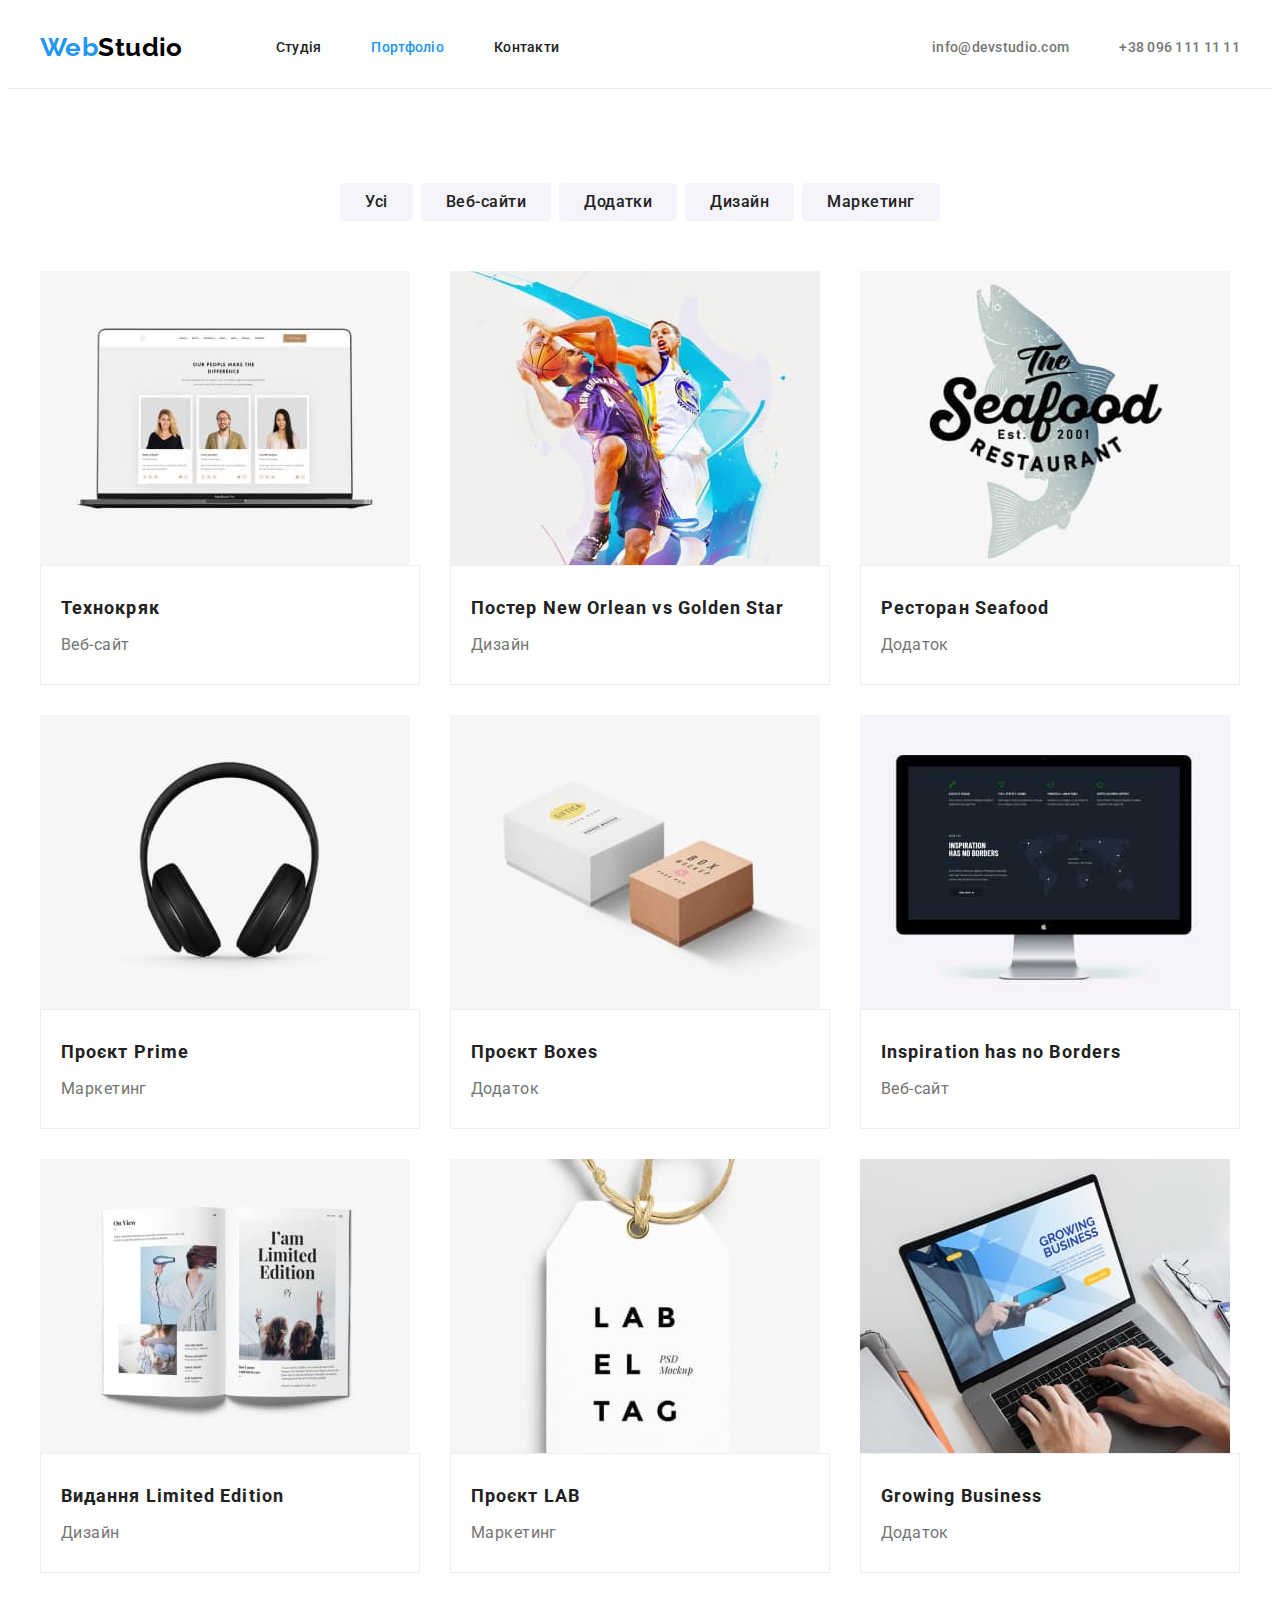
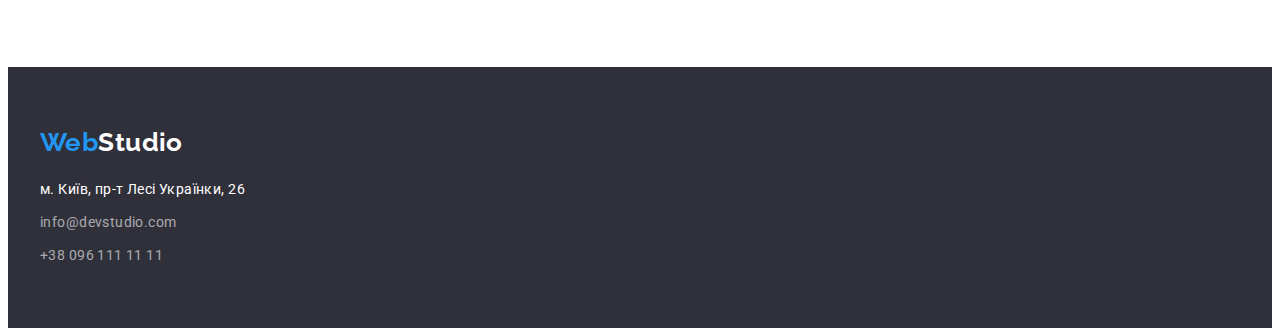
==== commit 1398d136: "виправлені помилки стилізації" ====
--- a/portfolio.html
+++ b/portfolio.html
@@ -58,7 +58,7 @@
       </div>
     </header>
     <main>
-      <section class="section-portfolio">
+      <section class="section-portfolio section">
         <div class="container">
           <h1 class="visually-hidden">Портфоліо</h1>
           <ul class="button-list">
--- a/css/style.css
+++ b/css/style.css
@@ -17,8 +17,7 @@
         --thrid-title-color: #212121;
         --text-color: #757575;
         --typical-lh: 1.19;
-        
-            }
+}
 
 p,
 h1,
@@ -69,6 +68,9 @@
     margin: 0 auto;
 }
 
+.section {
+    padding: 94px 0;
+}
 /*------header---------*/
 .logotipe {
     margin-right: 93px;
@@ -127,9 +129,6 @@
 .footer-link:hover,
 .header-link:focus {
     color: var(--accent-color);}
-
-
-
 
 /* --------HERO---------- */
 .hero {background-color: var(--hero-backgroud);
@@ -183,9 +182,6 @@
     overflow: hidden;
 }
 
-.advanteges {
-    padding: 94px 0;
-}
 .advanteges-list {
     display: flex;
     gap: 30px;
@@ -220,7 +216,7 @@
 }
 
 .work {
-    padding-bottom: 94px;
+    padding: 0 0 94px;
 }
 
 .work-list {
@@ -230,13 +226,10 @@
 .work-item {
     width: calc((100% - 60px) / 3);
 }
-
-
 
 /* -------------command----------- */
 .command {
     background-color: var(--command-backgroud);
-    padding: 94px 0;
 }
 
 .command-title {
@@ -296,6 +289,10 @@
     margin-bottom: 9px;
 }
 
+.footer-item:last-child {
+    margin: 0;
+}
+
 .footer-link {
     color: rgba(255, 255, 255, 0.6);}
 
@@ -304,10 +301,6 @@
 .header-portfolio {
     border-bottom: 1px solid rgba(236, 236, 236, 1);
     padding: 24px 0 25px;
-}
-
-.section-portfolio {
-    padding: 94px 0;
 }
 
 .btn {
@@ -334,7 +327,7 @@
 .button-list {
     justify-content: center;
     gap: 8px;
-    padding-bottom: 50px;
+    margin-bottom: 50px;
 }
 
 .button-title {
@@ -346,7 +339,6 @@
 }
 
 .galery-list {
-    display: flex;
     flex-wrap: wrap;
     gap: 30px;
 
@@ -366,7 +358,6 @@
 }
 
 .galery-item {
-    /* width: 370px; */
     width: calc((100% - 60px) / 3);
 }
 
@@ -374,6 +365,6 @@
     font-size: var(--first-font-size);
     line-height: 1.88;
     color: var(--text-color);
-    padding: 0 24px 20px;
-}
-
+
+}
+
